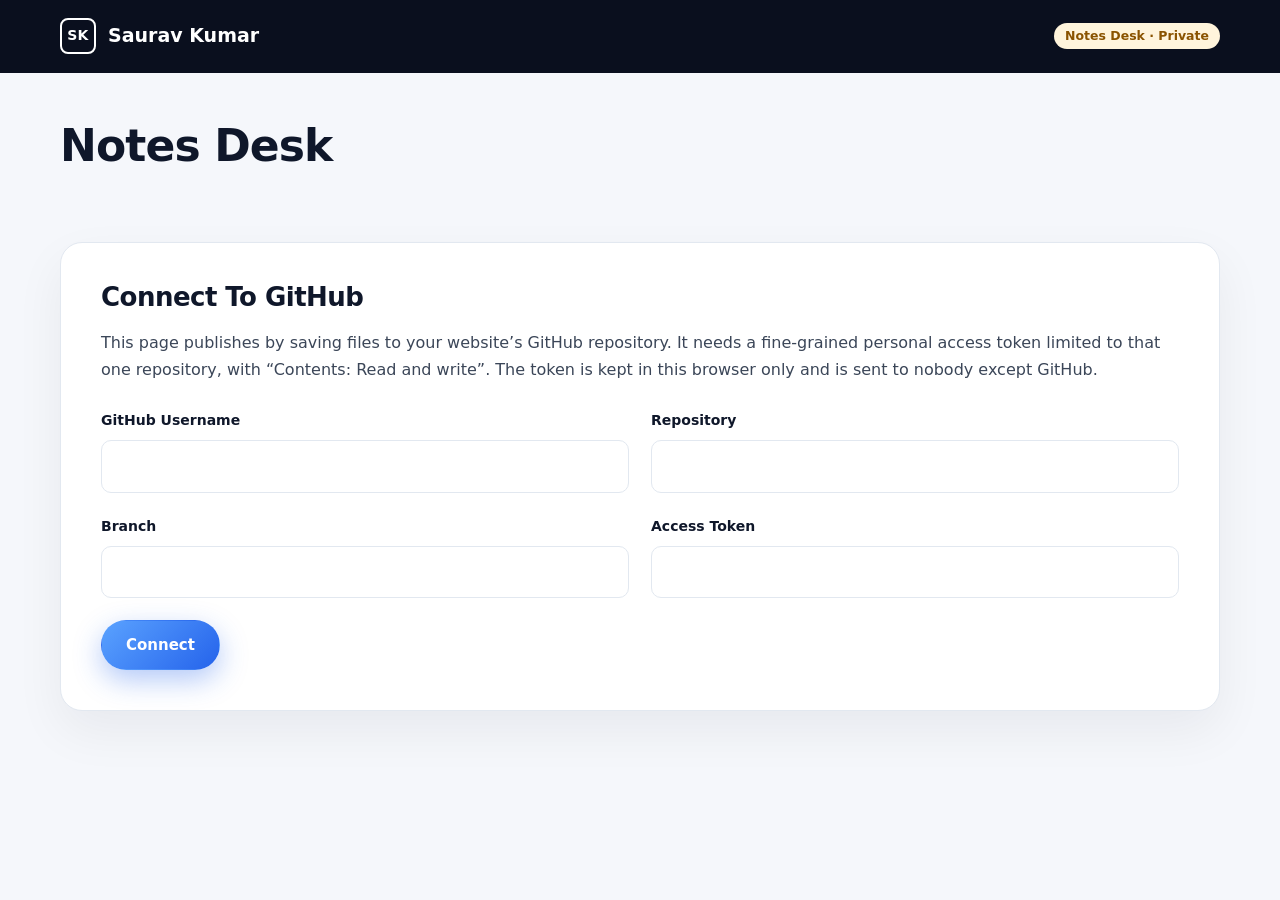
==== admin/index.html @ a075f45d "Initial commit" ====
<!doctype html>
<html lang="en">
<head>
  <meta charset="utf-8">
  <meta name="viewport" content="width=device-width, initial-scale=1">
  <meta http-equiv="Content-Security-Policy" content="default-src 'self'; script-src 'self'; style-src 'self' 'unsafe-inline' https://fonts.googleapis.com; font-src https://fonts.gstatic.com; img-src 'self' data: https:; connect-src 'self' https://api.github.com; form-action 'none'; base-uri 'self'; object-src 'none'">
  <meta name="referrer" content="no-referrer">
  <meta name="robots" content="noindex, nofollow">
  <title>Notes desk | Saurav Kumar</title>
  <link rel="icon" href="../assets/favicon.svg" type="image/svg+xml">
  <link rel="preconnect" href="https://fonts.googleapis.com">
  <link rel="preconnect" href="https://fonts.gstatic.com" crossorigin>
  <link href="https://fonts.googleapis.com/css2?family=Inter:wght@400;500;600;700&family=Poppins:wght@500;600;700&display=swap" rel="stylesheet">
  <link rel="stylesheet" href="../assets/styles.css">
  <style>
    body { background: var(--bg-soft); }
    .site-header { background: var(--navy); }
    .desk { padding-block: 48px var(--section); }
    .desk h1 { font-size: clamp(30px, 4vw, 44px); }
    .desk h2 { font-size: 26px; margin-bottom: 18px; }
    .desk section { margin-top: 32px; }
    .desk [hidden] { display: none; }
    .two { display: grid; grid-template-columns: repeat(2, minmax(0, 1fr)); gap: 22px; }
    .editor { display: grid; grid-template-columns: repeat(2, minmax(0, 1fr)); gap: 22px; align-items: start; }
    .editor textarea { min-height: 520px; font-family: var(--mono); font-size: 14.5px; line-height: 1.6; }
    .preview { min-height: 520px; padding: 20px; border: 1.5px dashed var(--line); border-radius: 10px; background: #fff; }
    .bar { display: flex; flex-wrap: wrap; align-items: center; justify-content: space-between; gap: 12px 24px; margin-bottom: 18px; }
    .bar h2 { margin: 0; }
    .row-actions { display: flex; flex-wrap: wrap; align-items: center; gap: 12px; }
    .btn-danger { border-color: #f3c6c1; background: #fff; color: var(--error); }
    .desk-status { margin-top: 14px; min-height: 26px; font-size: 15.5px; color: var(--ink); }
    .desk-status.is-error { color: var(--error); }
    .note-item { cursor: pointer; }
    @media (max-width: 900px) { .two, .editor { grid-template-columns: 1fr; } }
  </style>
</head>
<body>
  <header class="site-header">
    <div class="container nav-bar">
      <a class="brand" href="../index.html"><span class="brand-mark">SK</span><span>Saurav Kumar</span></a>
      <span class="tag amber">Notes desk · Private</span>
    </div>
  </header>

  <main class="desk container">
    <h1>Notes desk</h1>
    <p class="desk-status" id="status" role="status" aria-live="polite"></p>

    <section id="connect" class="form-card">
      <h2>Connect to GitHub</h2>
      <p>This page publishes by saving files to your website’s GitHub repository. It needs a fine-grained personal access token limited to that one repository, with “Contents: Read and write”. The token is kept in this browser only and is sent to nobody except GitHub.</p>
      <form class="form" id="connect-form" style="margin-top: 26px">
        <div class="two">
          <div class="field">
            <label for="owner">GitHub username</label>
            <input type="text" id="owner" required>
          </div>
          <div class="field">
            <label for="repo">Repository</label>
            <input type="text" id="repo" required>
          </div>
        </div>
        <div class="two">
          <div class="field">
            <label for="branch">Branch</label>
            <input type="text" id="branch" required>
          </div>
          <div class="field">
            <label for="token">Access token</label>
            <input type="password" id="token" required autocomplete="off">
          </div>
        </div>
        <div><button class="btn btn-primary" type="submit">Connect</button></div>
      </form>
    </section>

    <section id="list" hidden>
      <div class="bar">
        <h2>Published notes</h2>
        <div class="row-actions">
          <button class="btn btn-primary btn-sm" id="new-note" type="button">Write a new note</button>
          <button class="btn btn-outline btn-sm" id="disconnect" type="button">Disconnect</button>
        </div>
      </div>
      <div class="note-list" id="notes"></div>
    </section>

    <section id="write" class="form-card" hidden>
      <h2 id="write-title">New note</h2>
      <form class="form" id="note-form">
        <div class="field">
          <label for="title">Title</label>
          <input type="text" id="title" required>
        </div>
        <div class="two">
          <div class="field">
            <label for="slug">Web address</label>
            <input type="text" id="slug" required pattern="[a-z0-9]+(-[a-z0-9]+)*">
            <small>Lowercase letters, numbers and hyphens. It cannot be changed after publishing.</small>
          </div>
          <div class="field">
            <label for="date">Date</label>
            <input type="date" id="date" required>
          </div>
        </div>
        <div class="two">
          <div class="field">
            <label for="category">Category</label>
            <select id="category">
              <option>Interview experience</option>
              <option>Interview question</option>
              <option>Project scenario</option>
              <option>Project idea</option>
            </select>
          </div>
          <div class="field">
            <label for="access">Access</label>
            <select id="access">
              <option value="free">Free: the whole note is public</option>
              <option value="paid">Paid: this is a free preview, the full version is sold elsewhere</option>
            </select>
          </div>
        </div>
        <div class="field" id="paid-field" hidden>
          <label for="link">Link to the paid full version</label>
          <input type="url" id="link" placeholder="https://">
          <small>Everything you type below is public. Put only the preview here and keep the full version on the page this link points to.</small>
        </div>
        <div class="field">
          <label for="summary">One-line summary</label>
          <input type="text" id="summary" required maxlength="200">
        </div>
        <div class="editor">
          <div class="field">
            <label for="body">Note, in Markdown</label>
            <textarea id="body" required spellcheck="true"></textarea>
          </div>
          <div class="field">
            <label>Preview</label>
            <div class="preview post-body" id="preview"></div>
          </div>
        </div>
        <div class="row-actions">
          <button class="btn btn-primary" type="submit" id="publish">Publish</button>
          <button class="btn btn-outline" type="button" id="cancel">Back to the list</button>
          <button class="btn btn-danger" type="button" id="delete" hidden>Delete this note</button>
        </div>
      </form>
    </section>
  </main>

  <script type="module" src="../assets/admin.js"></script>
</body>
</html>
---- assets/styles.css ----
/* Saurav Kumar — personal site */

:root {
  --navy: #0a0f1e;
  --navy-2: #121a33;
  --ink: #0f172a;
  --text: #3b4658;
  --muted: #64748b;
  --line: #e2e8f0;
  --bg: #ffffff;
  --bg-soft: #f5f7fb;
  --blue: #2563eb;
  --blue-dark: #1d4ed8;
  --blue-bright: #6ea2ff;
  --blue-tint: #edf3ff;
  --amber: #f5a524;
  --error: #b42318;
  --on-dark: #c7d0e0;
  --line-dark: rgba(255, 255, 255, 0.12);

  --display: "Poppins", system-ui, -apple-system, "Segoe UI", sans-serif;
  --sans: "Inter", system-ui, -apple-system, "Segoe UI", sans-serif;
  --mono: ui-monospace, "Cascadia Mono", Consolas, monospace;

  --pad: clamp(20px, 5vw, 40px);
  --section: clamp(44px, 5vw, 68px);
  --radius: 16px;
}

*,
*::before,
*::after {
  box-sizing: border-box;
}

html {
  -webkit-text-size-adjust: 100%;
  scroll-behavior: smooth;
  scroll-padding-top: 119px;
}

body {
  margin: 0;
  background: var(--bg);
  color: var(--text);
  font-family: var(--sans);
  font-size: 16px;
  line-height: 1.65;
  -webkit-font-smoothing: antialiased;
}

/* The footer always sits at the bottom of the window, even on short pages. */
body {
  display: flex;
  flex-direction: column;
  min-height: 100vh;
  min-height: 100dvh;
}

main {
  flex: 1;
}

#main {
  display: flex;
  flex-direction: column;
}

#main > :last-child {
  flex: 1;
}

h1,
h2,
h3,
p,
ul,
ol,
dl,
dd,
figure {
  margin: 0;
}

ul,
ol {
  padding: 0;
  list-style: none;
}

img,
svg {
  max-width: 100%;
}

a {
  color: var(--blue);
  text-underline-offset: 0.2em;
}

a:hover {
  color: var(--blue-dark);
}

:focus-visible {
  outline: 3px solid var(--blue-bright);
  outline-offset: 3px;
  border-radius: 4px;
}

::selection {
  background: var(--blue);
  color: #fff;
}

h1,
h2,
h3 {
  font-family: var(--display);
  color: var(--ink);
  letter-spacing: -0.02em;
}

h1 {
  font-weight: 600;
  font-size: clamp(34px, 3.8vw, 48px);
  line-height: 1.12;
}

h2 {
  font-weight: 600;
  font-size: clamp(26px, 2.5vw, 32px);
  line-height: 1.12;
}

h3 {
  font-weight: 600;
  font-size: 21px;
  line-height: 1.3;
  letter-spacing: -0.01em;
}

.container {
  width: 100%;
  max-width: 1240px;
  margin-inline: auto;
  padding-inline: var(--pad);
}

.skip {
  position: absolute;
  left: -9999px;
}

.skip:focus {
  left: 16px;
  top: 16px;
  z-index: 100;
  padding: 10px 16px;
  background: #fff;
  color: #0f172a;
  border-radius: 8px;
}

.eyebrow {
  display: flex;
  align-items: center;
  gap: 12px;
  margin-bottom: 12px;
  font-size: 12px;
  font-weight: 700;
  letter-spacing: 0.16em;
  text-transform: uppercase;
  color: var(--blue);
}

.eyebrow::before {
  content: "";
  flex: none;
  width: 28px;
  height: 2px;
  background: var(--amber);
}

.lede {
  font-size: clamp(17px, 1.3vw, 18px);
  line-height: 1.6;
  max-width: 60em;
}

h1,
h2,
h3,
.btn,
.brand,
.site-nav a,
.page-nav a,
.jump a,
.more,
.tag,
.case-title,
.faq summary,
.field label,
.field legend,
.choices span,
.facts dd,
.site-footer a {
  text-transform: capitalize;
}

.post-body h2,
.post-body h3,
.facts dd small,
.btn-ghost[href^="mailto:"],
.contact-info a[href^="mailto:"] {
  text-transform: none;
}

/* ---------- Header ---------- */

.site-header {
  position: sticky;
  top: 0;
  z-index: 50;
  background: transparent;
  border-bottom: 1px solid transparent;
  transition: background-color 0.25s, border-color 0.25s;
}

/* Once the page scrolls, the menu gets a solid background so it stays readable. */
.site-header.is-scrolled,
.site-header.is-open {
  background: rgba(10, 15, 30, 0.94);
  backdrop-filter: blur(10px);
  border-bottom-color: var(--line-dark);
}

.nav-bar {
  display: flex;
  align-items: center;
  justify-content: space-between;
  gap: 24px;
  min-height: 72px;
}

.brand {
  display: inline-flex;
  align-items: center;
  gap: 12px;
  min-height: 44px;
  font-family: var(--display);
  font-weight: 700;
  font-size: 19px;
  color: #fff;
  text-decoration: none;
}

.brand:hover {
  color: #fff;
}

.brand-mark {
  display: grid;
  place-items: center;
  width: 36px;
  height: 36px;
  border: 2px solid #fff;
  border-radius: 8px;
  font-size: 14px;
  letter-spacing: 0.02em;
}

.site-nav {
  display: flex;
  align-items: center;
  gap: clamp(16px, 2.4vw, 32px);
}

.site-nav a:not(.btn) {
  display: inline-flex;
  align-items: center;
  min-height: 44px;
  font-size: 15px;
  font-weight: 500;
  color: var(--on-dark);
  text-decoration: none;
}

.site-nav a:not(.btn):hover,
.site-nav a[aria-current="page"]:not(.btn) {
  color: #fff;
}

.site-nav a[aria-current="page"]:not(.btn) {
  box-shadow: inset 0 -2px 0 var(--amber);
}

.nav-toggle {
  display: none;
  width: 44px;
  height: 44px;
  padding: 11px 9px;
  border: 1px solid var(--line-dark);
  border-radius: 10px;
  background: transparent;
  cursor: pointer;
}

.nav-toggle span {
  display: block;
  height: 2px;
  margin-block: 4px;
  background: #fff;
  border-radius: 2px;
}

/* ---------- Buttons ---------- */

.btn {
  display: inline-flex;
  align-items: center;
  justify-content: center;
  gap: 10px;
  min-height: 50px;
  padding: 0 24px;
  border: 1.5px solid transparent;
  border-radius: 999px;
  font: inherit;
  font-size: 15px;
  font-weight: 600;
  text-decoration: none;
  cursor: pointer;
  transition: background-color 0.15s, border-color 0.15s, color 0.15s, transform 0.15s;
}

.btn:hover {
  transform: translateY(-1px);
}

.btn-primary {
  background: linear-gradient(135deg, #5aa2ff, #2563eb);
  color: #fff;
  box-shadow: 0 10px 28px rgba(37, 99, 235, 0.35);
}

.btn-primary:hover {
  background: linear-gradient(135deg, #4b93f5, #1d4ed8);
  color: #fff;
}

/* White buttons sit on dark panels in both themes, so their text colour is fixed. */
.btn-light {
  background: #fff;
  color: #0f172a;
}

.btn-light:hover {
  background: #e3ecff;
  color: #0f172a;
}

.btn-ghost {
  border-color: rgba(255, 255, 255, 0.35);
  color: #fff;
}

.btn-ghost:hover {
  border-color: #fff;
  color: #fff;
}

.btn-outline {
  border-color: var(--line);
  background: #fff;
  color: var(--ink);
}

.btn-outline:hover {
  border-color: var(--blue);
  color: var(--blue);
}

.btn-sm {
  min-height: 44px;
  padding: 0 18px;
  font-size: 14px;
}

.btn[disabled] {
  opacity: 0.6;
  cursor: progress;
}

.actions {
  display: flex;
  flex-wrap: wrap;
  align-items: center;
  gap: 14px;
  margin-top: 32px;
}

.arrow::after {
  content: "\2192";
}

.more {
  display: inline-flex;
  align-items: center;
  gap: 8px;
  min-height: 44px;
  font-size: 15px;
  font-weight: 600;
  text-decoration: none;
}

.more::after {
  content: "\2192";
  transition: transform 0.15s;
}

.more:hover::after {
  transform: translateX(3px);
}

/* ---------- Dark hero ---------- */

.hero,
.page-hero {
  position: relative;
  background-color: var(--navy);
  background-image:
    radial-gradient(60% 80% at 85% 0%, rgba(37, 99, 235, 0.28), transparent 70%),
    linear-gradient(rgba(255, 255, 255, 0.035) 1px, transparent 1px),
    linear-gradient(90deg, rgba(255, 255, 255, 0.035) 1px, transparent 1px);
  background-size: auto, 44px 44px, 44px 44px;
  color: var(--on-dark);
}

/* The hero runs up behind the menu, so the two read as one surface. */
.hero,
.page-hero {
  margin-top: -73px;
}

.hero {
  padding-block: calc(clamp(64px, 9vw, 120px) + 73px) clamp(64px, 9vw, 120px);
}

.page-hero {
  padding-block: calc(clamp(36px, 4.5vw, 60px) + 73px) clamp(36px, 4.5vw, 60px);
}

.hero h1,
.page-hero h1 {
  color: #fff;
}

.page-hero h1 {
  font-size: clamp(30px, 3.2vw, 42px);
}

.hero .eyebrow,
.page-hero .eyebrow {
  color: #fff;
}

.hero .lede,
.page-hero .lede {
  margin-top: 22px;
}

.accent {
  color: var(--blue-bright);
}

.hero .lede + .lede {
  margin-top: 14px;
}

/* ---------- Home hero ---------- */

.hero-intro {
  padding-block: calc(clamp(20px, 3.5vw, 44px) + 73px) 20px;
  background-image:
    radial-gradient(50% 70% at 0% 10%, rgba(14, 116, 180, 0.38), transparent 70%),
    radial-gradient(55% 80% at 100% 20%, rgba(88, 60, 200, 0.34), transparent 70%),
    linear-gradient(rgba(255, 255, 255, 0.03) 1px, transparent 1px),
    linear-gradient(90deg, rgba(255, 255, 255, 0.03) 1px, transparent 1px);
  background-size: auto, auto, 44px 44px, 44px 44px;
}

/* The home hero always fills the whole window, so nothing below it shows until you scroll. */
.hero-intro {
  display: flex;
  flex-direction: column;
  min-height: min(100vh, 1200px);
  min-height: min(100svh, 1200px);
}

.hero-intro > .container:first-of-type {
  flex: 1;
}

.hero-cols {
  display: grid;
  grid-template-columns: minmax(0, 1fr) auto 44px;
  gap: clamp(32px, 6vw, 88px);
  align-items: center;
}

.hello {
  margin-bottom: 10px;
  font-size: 17px;
  font-weight: 500;
  color: #5aa2ff;
}

.hero-intro h1 {
  font-size: clamp(34px, 3.6vw, 48px);
  font-weight: 600;
  line-height: 1.2;
  letter-spacing: -0.01em;
  text-transform: none;
}

.hero-intro .lede {
  max-width: 30em;
}

/* Each sentence of the hero text starts on its own line. */
.lede .line {
  display: block;
}

.hero-intro .lede b {
  color: #fff;
  font-weight: 600;
}

.arrow.long::after {
  content: "\27F6";
}

.hero-visual {
  position: relative;
  width: min(clamp(210px, 22vw, 300px), 40vh);
  margin: 40px 46px;
}

.hero-visual::before,
.hero-visual::after {
  content: "";
  position: absolute;
  inset: -22px;
  border: 1px solid rgba(110, 162, 255, 0.35);
  border-radius: 999px;
  pointer-events: none;
}

.hero-visual::after {
  inset: -46px;
  border-color: rgba(110, 162, 255, 0.14);
}

.portrait {
  position: relative;
  aspect-ratio: 11 / 15;
  border: 3px solid #3b82f6;
  border-radius: 999px;
  background: linear-gradient(160deg, #1b3a7a, #0d1630 70%);
  box-shadow: 0 0 60px rgba(59, 130, 246, 0.45);
  overflow: hidden;
}

.portrait img {
  position: absolute;
  inset: 0;
  width: 100%;
  height: 100%;
  object-fit: cover;
}

.portrait-fallback {
  position: absolute;
  inset: 0;
  display: grid;
  place-items: center;
  font-family: var(--display);
  font-weight: 600;
  font-size: clamp(48px, 5.5vw, 72px);
  color: rgba(255, 255, 255, 0.9);
}

@keyframes float {
  from {
    transform: translateY(0) rotate(var(--tilt, 0deg));
  }
  to {
    transform: translateY(-16px) rotate(calc(var(--tilt, 0deg) + 8deg));
  }
}

.shape {
  position: absolute;
  z-index: 1;
  animation: float 5s ease-in-out infinite alternate;
}

.shape-tri {
  --tilt: -14deg;
  top: -30px;
  left: -44px;
  width: 72px;
  height: 72px;
  background: linear-gradient(140deg, #7cc4ff, #2f7df6);
  clip-path: polygon(50% 0, 100% 86%, 6% 100%);
  filter: drop-shadow(0 12px 18px rgba(47, 125, 246, 0.5));
}

.shape-ring {
  --tilt: 18deg;
  right: -40px;
  bottom: 10px;
  width: 76px;
  height: 76px;
  border: 15px solid #38bdf8;
  border-radius: 50%;
  box-shadow: 0 12px 26px rgba(56, 189, 248, 0.45), inset 0 -6px 10px rgba(8, 47, 110, 0.5);
  animation-duration: 6.5s;
}

.follow {
  display: flex;
  flex-direction: column;
  align-items: center;
  gap: 14px;
}

.follow-label {
  white-space: nowrap;
  writing-mode: vertical-rl;
  padding-bottom: 54px;
  background: linear-gradient(#93a0b8, #93a0b8) bottom center / 1px 40px no-repeat;
  font-size: 12px;
  font-weight: 600;
  letter-spacing: 0.16em;
  text-transform: uppercase;
  color: #93a0b8;
}

.follow a {
  display: grid;
  place-items: center;
  width: 44px;
  height: 44px;
  border-radius: 50%;
  background: rgba(59, 130, 246, 0.9);
  color: #fff;
  font-size: 15px;
  text-decoration: none;
  transition: transform 0.15s, background-color 0.15s;
}

.follow a:hover {
  transform: translateY(-3px);
  background: #fff;
  color: var(--blue);
}

.follow svg {
  width: 18px;
  height: 18px;
  fill: none;
  stroke: currentColor;
  stroke-width: 2;
  stroke-linecap: round;
  stroke-linejoin: round;
}

.scroll-cue {
  display: inline-flex;
  align-items: center;
  gap: 14px;
  min-height: 48px;
  margin-top: 8px;
  font-size: 14px;
  color: #93a0b8;
  text-decoration: none;
}

.scroll-cue:hover {
  color: #fff;
}

.mouse {
  position: relative;
  width: 26px;
  height: 40px;
  border: 1.5px solid currentColor;
  border-radius: 14px;
}

@keyframes wheel {
  0% {
    opacity: 0;
    transform: translateY(0);
  }
  40% {
    opacity: 1;
  }
  100% {
    opacity: 0;
    transform: translateY(10px);
  }
}

.mouse::after {
  content: "";
  position: absolute;
  left: 50%;
  top: 8px;
  width: 3px;
  height: 7px;
  margin-left: -1.5px;
  border-radius: 2px;
  background: currentColor;
  animation: wheel 1.6s ease-in-out infinite;
}

/* ---------- Announcement strip ---------- */

.strip {
  border-bottom: 1px solid var(--line);
  background: var(--bg-soft);
  font-size: 15px;
}

.strip .container {
  display: flex;
  flex-wrap: wrap;
  align-items: center;
  justify-content: space-between;
  gap: 4px 24px;
  padding-block: 10px;
}

.strip p {
  display: flex;
  flex-wrap: wrap;
  align-items: center;
  gap: 10px;
  color: var(--ink);
}

/* ---------- In-page links ---------- */

/* Stays pinned under the menu, so it is never half hidden after jumping to a section. */
.page-nav {
  position: sticky;
  top: 71px;
  z-index: 40;
  border-bottom: 1px solid var(--line);
  background: #fff;
}

.page-nav .container {
  display: flex;
  gap: 8px 28px;
  overflow-x: auto;
  scrollbar-width: none;
}

.page-nav a {
  flex: none;
  display: inline-flex;
  align-items: center;
  min-height: 48px;
  font-size: 15px;
  font-weight: 500;
  color: var(--text);
  text-decoration: none;
}

.page-nav a:hover {
  color: var(--blue);
}

/* ---------- Sections ---------- */

.section {
  padding-block: var(--section);
}

.section.soft {
  background: var(--bg-soft);
}

.section-head {
  max-width: 960px;
  margin-bottom: clamp(22px, 2.6vw, 32px);
}

.section-head.center {
  margin-inline: auto;
  text-align: center;
}

.section-head.center .eyebrow {
  justify-content: center;
}

.section-head p {
  margin-top: 16px;
}

.head-row {
  display: flex;
  flex-wrap: wrap;
  align-items: flex-end;
  justify-content: space-between;
  gap: 16px 32px;
  margin-bottom: clamp(22px, 2.6vw, 32px);
}

.head-row .section-head {
  margin-bottom: 0;
}

/* ---------- Cards ---------- */

.cards {
  display: grid;
  grid-template-columns: repeat(3, minmax(0, 1fr));
  gap: 24px;
}

.cards.two {
  grid-template-columns: repeat(2, minmax(0, 1fr));
}

.card {
  display: flex;
  flex-direction: column;
  padding: 24px;
  border: 1px solid var(--line);
  border-radius: var(--radius);
  background: #fff;
  transition: border-color 0.15s, box-shadow 0.15s, transform 0.15s;
}

a.card {
  color: inherit;
  text-decoration: none;
}

a.card:hover,
.card.lift:hover {
  border-color: var(--blue);
  box-shadow: 0 14px 34px rgba(15, 23, 42, 0.08);
  transform: translateY(-3px);
}

.card h3 {
  margin-bottom: 10px;
}

.card p {
  font-size: 15.5px;
  line-height: 1.6;
}

.card .more {
  margin-top: auto;
  padding-top: 14px;
  color: var(--blue);
}

.card.dark {
  border-color: transparent;
  background: var(--navy);
  color: var(--on-dark);
}

.card.dark h3 {
  color: #fff;
}

.card.dark .more {
  color: #fff;
}

.icon {
  display: grid;
  place-items: center;
  width: 46px;
  height: 46px;
  margin-bottom: 20px;
  border-radius: 12px;
  background: var(--blue-tint);
  color: var(--blue);
}

.icon svg {
  width: 22px;
  height: 22px;
  fill: none;
  stroke: currentColor;
  stroke-width: 2;
  stroke-linecap: round;
  stroke-linejoin: round;
}

.tag {
  display: inline-flex;
  align-items: center;
  min-height: 26px;
  padding: 0 11px;
  border-radius: 999px;
  background: var(--blue-tint);
  color: var(--blue-dark);
  font-size: 12.5px;
  font-weight: 600;
  white-space: nowrap;
}

.tag.amber {
  background: #fff4dc;
  color: #8a5300;
}

.tag.dark {
  background: var(--ink);
  color: #fff;
}

.tags {
  display: flex;
  flex-wrap: wrap;
  gap: 8px;
}

.card .tags {
  margin-bottom: 16px;
}

.card .tags.foot {
  margin: 18px 0 0;
}

.tag.plain {
  background: var(--bg-soft);
  color: var(--text);
  font-weight: 500;
}

/* ---------- Lists ---------- */

.checks li {
  position: relative;
  padding-left: 34px;
  font-size: 16px;
}

.checks li + li {
  margin-top: 12px;
}

.checks li::before {
  content: "\2713";
  position: absolute;
  left: 0;
  top: 2px;
  display: grid;
  place-items: center;
  width: 22px;
  height: 22px;
  border-radius: 50%;
  background: var(--blue-tint);
  color: var(--blue);
  font-size: 12px;
  font-weight: 700;
}

.quotes li {
  padding: 14px 18px;
  border-left: 3px solid var(--blue);
  border-radius: 0 10px 10px 0;
  background: var(--bg-soft);
  font-size: 15.5px;
  color: var(--ink);
}

.quotes li + li {
  margin-top: 10px;
}

/* ---------- Split layouts ---------- */

.split {
  display: grid;
  grid-template-columns: repeat(2, minmax(0, 1fr));
  gap: clamp(36px, 6vw, 80px);
  align-items: center;
}

.split.top {
  align-items: start;
}

.prose > p + p {
  margin-top: 1em;
}

.prose > h2 + p {
  margin-top: 18px;
}

.split > div > p + p {
  margin-top: 1em;
}

.split h2 + p {
  margin-top: 18px;
}

.split .checks {
  margin-top: 26px;
}

.steps {
  padding: clamp(26px, 4vw, 40px);
  border-radius: 22px;
  background: var(--navy);
  color: var(--on-dark);
  counter-reset: step;
}

.steps li {
  counter-increment: step;
  display: grid;
  grid-template-columns: 40px minmax(0, 1fr);
  gap: 16px;
  padding-block: 16px;
}

.steps li + li {
  border-top: 1px solid var(--line-dark);
}

.steps li::before {
  content: counter(step);
  display: grid;
  place-items: center;
  width: 40px;
  height: 40px;
  border-radius: 50%;
  background: rgba(255, 255, 255, 0.1);
  color: #fff;
  font-family: var(--display);
  font-weight: 700;
}

.steps h3 {
  color: #fff;
  font-size: 18px;
}

.steps p {
  margin-top: 4px;
  font-size: 15px;
}

/* ---------- Case files ---------- */

.jump {
  display: flex;
  flex-wrap: wrap;
  gap: 10px;
  margin-top: 30px;
}

.jump a {
  display: inline-flex;
  align-items: center;
  min-height: 44px;
  padding: 0 16px;
  border: 1px solid var(--line-dark);
  border-radius: 999px;
  color: #fff;
  font-size: 14px;
  font-weight: 500;
  text-decoration: none;
}

.jump a:hover {
  border-color: #fff;
  color: #fff;
}

.case {
  padding: clamp(20px, 2.6vw, 30px) clamp(22px, 3vw, 36px);
  border: 1px solid var(--line);
  border-radius: 22px;
  background: #fff;
}

.case + .case {
  margin-top: 28px;
}

.case-top {
  display: flex;
  flex-wrap: wrap;
  align-items: center;
  gap: 10px;
  margin-bottom: 16px;
}

.case-num {
  font-family: var(--display);
  font-weight: 700;
  font-size: 14px;
  color: var(--muted);
}

.case h2 {
  font-size: clamp(22px, 2.2vw, 28px);
}

.case-body {
  display: grid;
  grid-template-columns: minmax(0, 0.8fr) minmax(0, 1.2fr);
  gap: clamp(24px, 4vw, 56px);
  margin-top: 28px;
}

.case-body h3 {
  margin-bottom: 10px;
  font-size: 13px;
  font-family: var(--sans);
  font-weight: 700;
  letter-spacing: 0.12em;
  text-transform: uppercase;
  color: var(--muted);
}

.case-body .tags {
  margin-top: 20px;
}

details.case > summary {
  display: block;
  position: relative;
  padding-right: 48px;
  cursor: pointer;
  list-style: none;
}

details.case > summary::-webkit-details-marker {
  display: none;
}

details.case > summary::after {
  content: "+";
  position: absolute;
  right: 0;
  top: 50%;
  display: grid;
  place-items: center;
  width: 40px;
  height: 40px;
  margin-top: -20px;
  border-radius: 50%;
  background: var(--blue-tint);
  color: var(--blue);
  font-size: 22px;
}

details.case[open] > summary::after {
  content: "\2212";
}

details.case .case-top {
  display: flex;
}

.case-title {
  display: block;
  font-family: var(--display);
  font-weight: 700;
  font-size: clamp(20px, 1.8vw, 23px);
  line-height: 1.2;
  letter-spacing: -0.02em;
  color: var(--ink);
}

.case-title {
  text-transform: none;
}

.case-text {
  margin-top: 24px;
  padding-top: 24px;
  border-top: 1px solid var(--line);
}

.case-text > p {
  margin-bottom: 22px;
  color: var(--ink);
}

details.case:hover {
  border-color: var(--blue);
}

.case + .case,
details.case + details.case {
  margin-top: 12px;
}

.service .icon {
  margin-bottom: 16px;
}

.job-head {
  display: flex;
  flex-wrap: wrap;
  align-items: flex-start;
  justify-content: space-between;
  gap: 12px 24px;
  padding-bottom: 18px;
  margin-bottom: 18px;
  border-bottom: 1px solid var(--line);
}

.job-head h3 {
  font-size: clamp(21px, 1.8vw, 24px);
}

.job-head p {
  margin-top: 4px;
  color: var(--muted);
}

/* ---------- Service blocks ---------- */

.service {
  display: grid;
  grid-template-columns: repeat(2, minmax(0, 1fr));
  gap: clamp(24px, 4vw, 56px);
  padding: clamp(22px, 3vw, 36px);
  border: 1px solid var(--line);
  border-radius: 22px;
  background: #fff;
}

.service.solo {
  grid-template-columns: 1fr;
}

.service + .service {
  margin-top: 24px;
}

.service h2 {
  font-size: clamp(22px, 2.1vw, 27px);
  margin-bottom: 14px;
}

.service h3 {
  margin-bottom: 12px;
  font-size: 13px;
  font-family: var(--sans);
  font-weight: 700;
  letter-spacing: 0.12em;
  text-transform: uppercase;
  color: var(--muted);
}

/* ---------- Facts ---------- */

.facts {
  border: 1px solid var(--line);
  border-radius: var(--radius);
  background: #fff;
  overflow: hidden;
}

.facts > div {
  display: grid;
  grid-template-columns: minmax(0, 0.42fr) minmax(0, 1fr);
  gap: 16px;
  padding: 16px 22px;
}

.facts > div + div {
  border-top: 1px solid var(--line);
}

.facts dt {
  font-size: 12.5px;
  font-weight: 700;
  letter-spacing: 0.1em;
  text-transform: uppercase;
  color: var(--muted);
  padding-top: 3px;
}

.facts dd {
  font-size: 15.5px;
  color: var(--ink);
}

.facts dd small {
  display: block;
  font-size: 14px;
  color: var(--muted);
}

/* ---------- Skills ---------- */

.skill-list > div {
  display: grid;
  grid-template-columns: minmax(0, 0.32fr) minmax(0, 1fr);
  gap: 8px clamp(24px, 5vw, 72px);
  padding-block: 16px;
  border-top: 1px solid var(--line);
  transition: border-color 0.2s;
}

.skill-list > div:last-child {
  border-bottom: 1px solid var(--line);
}

.skill-list > div:hover {
  border-top-color: var(--blue);
}

.skill-list dt {
  font-family: var(--display);
  font-weight: 600;
  font-size: clamp(17px, 1.4vw, 19px);
  color: var(--ink);
  text-transform: capitalize;
}

.skill-list dd {
  font-size: 16px;
  line-height: 1.6;
}

@media (max-width: 640px) {
  .skill-list > div {
    grid-template-columns: 1fr;
    padding-block: 20px;
  }
}

/* ---------- FAQ ---------- */

.faq details {
  border: 1px solid var(--line);
  border-radius: 14px;
  background: #fff;
}

.faq details + details {
  margin-top: 12px;
}

.faq summary {
  display: flex;
  align-items: center;
  justify-content: space-between;
  gap: 20px;
  min-height: 60px;
  padding: 14px 22px;
  font-family: var(--display);
  font-weight: 600;
  font-size: 17px;
  color: var(--ink);
  cursor: pointer;
  list-style: none;
}

.faq summary::-webkit-details-marker {
  display: none;
}

.faq summary::after {
  content: "+";
  font-size: 24px;
  font-weight: 400;
  color: var(--blue);
}

.faq details[open] summary::after {
  content: "\2212";
}

.faq details p {
  padding: 0 22px 22px;
  font-size: 16px;
}

/* ---------- CTA band ---------- */

/* The closing band gets a screen of its own: scrolled to the end, only it and the footer show. */
.cta {
  display: flex;
  align-items: center;
  min-height: calc(100vh - 73px);
  min-height: calc(100svh - 73px);
  padding-block: calc(73px + 24px) 24px;
  /* A link to this section scrolls all the way to the end of the page. */
  scroll-margin-top: -119px;
}

.cta > .container {
  flex: 1;
}

/* On the portfolio page the section strip is pinned under the menu too, so leave room for both. */
#main:has(.page-nav) .cta {
  padding-top: calc(120px + 24px);
}

.cta-band {
  padding: clamp(48px, 12vh, 120px) clamp(24px, 5vw, 64px);
  border-radius: 28px;
  background-color: var(--navy);
  background-image: radial-gradient(70% 120% at 100% 0%, rgba(37, 99, 235, 0.35), transparent 70%);
  color: var(--on-dark);
  text-align: center;
}

.cta-band h2 {
  color: #fff;
}

.cta-band p {
  max-width: 56em;
  margin: 16px auto 0;
}

.cta-band .actions {
  justify-content: center;
}

/* ---------- Form ---------- */

.form-card {
  padding: clamp(24px, 4vw, 40px);
  border: 1px solid var(--line);
  border-radius: 22px;
  background: #fff;
  box-shadow: 0 20px 50px rgba(15, 23, 42, 0.06);
}

.form {
  display: grid;
  gap: 22px;
}

.field label,
.field legend {
  display: block;
  padding: 0;
  margin-bottom: 8px;
  font-size: 14px;
  font-weight: 600;
  color: var(--ink);
}

.field input[type="text"],
.field input[type="email"],
.field input[type="url"],
.field input[type="date"],
.field input[type="password"],
.field select,
.field textarea {
  width: 100%;
  min-height: 50px;
  padding: 12px 14px;
  border: 1.5px solid var(--line);
  border-radius: 10px;
  background: #fff;
  color: var(--ink);
  font: inherit;
  font-size: 16px;
}

.field textarea {
  min-height: 160px;
  resize: vertical;
}

.field input:focus-visible,
.field select:focus-visible,
.field textarea:focus-visible {
  outline: 0;
  border-color: var(--blue);
  box-shadow: 0 0 0 4px rgba(37, 99, 235, 0.15);
}

.field [aria-invalid="true"] {
  border-color: var(--error);
}

.field .error {
  margin-top: 6px;
  font-size: 14px;
  color: var(--error);
}

.field .error:empty {
  display: none;
}

.field small {
  display: block;
  margin-top: 6px;
  font-size: 13.5px;
  color: var(--muted);
}

fieldset.field {
  margin: 0;
  padding: 0;
  border: 0;
  min-width: 0;
}

.choices {
  display: flex;
  flex-wrap: wrap;
  gap: 10px;
}

.choices label {
  margin: 0;
  font-weight: 500;
  cursor: pointer;
}

.choices input {
  position: absolute;
  opacity: 0;
}

.choices span {
  display: inline-flex;
  align-items: center;
  min-height: 44px;
  padding: 0 16px;
  border: 1.5px solid var(--line);
  border-radius: 999px;
  font-size: 14.5px;
}

.choices input:checked + span {
  border-color: var(--blue);
  background: var(--blue);
  color: #fff;
}

.choices input:focus-visible + span {
  outline: 3px solid var(--blue-bright);
  outline-offset: 2px;
}

.hp {
  position: absolute;
  left: -9999px;
}

.form-status {
  font-size: 15.5px;
  color: var(--ink);
}

.form-status:empty {
  display: none;
}

.form-status.is-error {
  color: var(--error);
}

.contact-info .card + .card {
  margin-top: 16px;
}

.contact-info .card a {
  font-weight: 600;
  overflow-wrap: anywhere;
}

/* ---------- Notes ---------- */

.note-list {
  display: grid;
  gap: 16px;
}

.note-item {
  display: grid;
  grid-template-columns: minmax(0, 1fr) auto;
  gap: 8px 24px;
  align-items: start;
  padding: 26px 28px;
}

.note-item .meta {
  grid-column: 1 / -1;
  display: flex;
  flex-wrap: wrap;
  align-items: center;
  gap: 10px;
  font-size: 13.5px;
  color: var(--muted);
}

.note-item p {
  margin-top: 4px;
}

/* Experiences list: search box and page buttons. */
.sr-only {
  position: absolute;
  width: 1px;
  height: 1px;
  overflow: hidden;
  clip-path: inset(50%);
  white-space: nowrap;
}

.post-search {
  display: flex;
  gap: 10px;
}

.post-search-go {
  flex: none;
  display: inline-flex;
  align-items: center;
  gap: 10px;
  min-height: 54px;
  padding: 0 24px;
  border: 0;
  border-radius: 999px;
  background: linear-gradient(135deg, #5aa2ff, #2563eb);
  color: #fff;
  font: inherit;
  font-size: 16px;
  font-weight: 600;
  cursor: pointer;
}

.post-search-go:hover {
  background: linear-gradient(135deg, #4b93f5, #1d4ed8);
}

.post-search-go svg {
  width: 20px;
  height: 20px;
  fill: none;
  stroke: currentColor;
  stroke-width: 2.2;
  stroke-linecap: round;
}

@media (max-width: 560px) {
  .post-search-go {
    padding: 0 18px;
  }

  .post-search-go span {
    display: none;
  }
}

.post-search input {
  flex: 1;
  min-width: 0;
  width: 100%;
  min-height: 54px;
  padding: 0 20px;
  border: 1.5px solid var(--line);
  border-radius: 999px;
  background: var(--bg);
  color: var(--ink);
  font: inherit;
  font-size: 17px;
}

.post-search input:focus-visible {
  outline: 0;
  border-color: var(--blue);
  box-shadow: 0 0 0 4px rgba(37, 99, 235, 0.15);
}

/* Category filter: plain text tabs with an underline on the chosen one. */
.post-filters {
  display: flex;
  gap: 4px 28px;
  margin-top: 18px;
  border-bottom: 1px solid var(--line);
  overflow-x: auto;
  scrollbar-width: none;
}

.post-filters button {
  flex: none;
  min-height: 46px;
  padding: 0;
  border: 0;
  border-bottom: 2px solid transparent;
  margin-bottom: -1px;
  background: none;
  color: var(--muted);
  font: inherit;
  font-size: 15.5px;
  font-weight: 500;
  text-transform: capitalize;
  cursor: pointer;
}

.post-filters button:hover {
  color: var(--ink);
}

.post-filters button.is-current {
  border-bottom-color: var(--blue);
  color: var(--blue);
  font-weight: 600;
}

.post-count {
  min-height: 24px;
  margin: 14px 0 4px;
  font-size: 15px;
  color: var(--muted);
}

.pager {
  display: flex;
  flex-wrap: wrap;
  align-items: center;
  justify-content: center;
  gap: 8px;
  margin-top: 28px;
}

.pager:empty {
  display: none;
}

.pager button {
  min-width: 44px;
  min-height: 44px;
  padding: 0 14px;
  border: 1.5px solid var(--line);
  border-radius: 999px;
  background: var(--bg);
  color: var(--ink);
  font: inherit;
  font-size: 15px;
  font-weight: 500;
  cursor: pointer;
}

.pager button:hover:not(:disabled) {
  border-color: var(--blue);
  color: var(--blue);
}

.pager button.is-current {
  border-color: var(--blue);
  background: var(--blue);
  color: #fff;
}

[data-theme="dark"] .pager button.is-current {
  color: #0b1122;
}

.pager button:disabled {
  opacity: 0.45;
  cursor: default;
}

.pager-gap {
  color: var(--muted);
}

/* Experiences list: plain rows, title only. */
.note-list:has(.post-link) {
  gap: 0;
}

.post-link {
  display: flex;
  align-items: center;
  justify-content: space-between;
  gap: 24px;
  padding-block: 22px;
  border-bottom: 1px solid var(--line);
  font-family: var(--display);
  font-weight: 600;
  font-size: clamp(18px, 1.5vw, 20px);
  line-height: 1.3;
  letter-spacing: -0.01em;
  color: var(--ink);
  text-decoration: none;
  text-transform: capitalize;
  transition: color 0.15s, padding-left 0.15s;
}

.post-link::after {
  content: "\2192";
  flex: none;
  color: var(--muted);
  transition: transform 0.15s, color 0.15s;
}

.post-link:hover {
  padding-left: 8px;
  color: var(--blue);
}

.post-link:hover::after {
  transform: translateX(4px);
  color: var(--blue);
}

.empty {
  padding: 40px 28px;
  border: 1.5px dashed var(--line);
  border-radius: var(--radius);
  text-align: center;
  color: var(--muted);
}

/* Blog posts read as one centred column, like an article page. */
.post {
  max-width: 720px;
  margin-inline: auto;
}

#main:has(.post) .page-hero .container > * {
  max-width: 720px;
  margin-inline: auto;
}

/* Table of contents: sits in the left margin and follows the reader down the page. */
.toc {
  display: none;
}

@media (min-width: 1240px) {
  .has-toc {
    position: relative;
  }

  .toc {
    display: block;
    position: absolute;
    top: 0;
    bottom: 0;
    left: var(--pad);
    width: 200px;
  }

  /* Pinned at the same height it starts at, so it never jumps up under the menu. */
  .toc-inner {
    position: sticky;
    top: calc(79px + var(--section));
  }
}

.toc-title {
  margin-bottom: 12px;
  font-size: 12px;
  font-weight: 700;
  letter-spacing: 0.14em;
  text-transform: uppercase;
  color: var(--muted);
}

.toc a {
  display: block;
  padding: 7px 0 7px 14px;
  border-left: 2px solid var(--line);
  font-size: 14.5px;
  line-height: 1.4;
  color: var(--muted);
  text-decoration: none;
}

.toc a:hover {
  color: var(--ink);
}

.toc a.is-active {
  border-left-color: var(--blue);
  color: var(--blue);
  font-weight: 600;
}

/* A heading reached from the table of contents stops just below the menu, closer than the
   space above the heading, so no line of the previous section shows above it. */
.post-body h2 {
  scroll-margin-top: -18px;
}

#main:has(.post) > .section {
  scroll-margin-top: -46px;
}

#main:has(.post) .page-hero h1 {
  font-size: clamp(28px, 3vw, 38px);
  line-height: 1.2;
}

.post-body {
  font-size: clamp(17px, 1.25vw, 18px);
  line-height: 1.75;
  color: var(--ink);
}

.post-body > * + * {
  margin-top: 1.15em;
}

.post-body h2 {
  margin-top: 1.8em;
  font-size: clamp(22px, 2.1vw, 26px);
}

.post-body h3 {
  margin-top: 1.6em;
}

.post-body ul,
.post-body ol {
  padding-left: 1.3em;
}

.post-body ul {
  list-style: disc;
}

.post-body ol {
  list-style: decimal;
}

.post-body li + li {
  margin-top: 0.4em;
}

.post-body blockquote {
  margin-inline: 0;
  padding: 4px 0 4px 20px;
  border-left: 3px solid var(--blue);
  color: var(--text);
}

.post-body code {
  padding: 2px 6px;
  border-radius: 6px;
  background: var(--bg-soft);
  font-family: var(--mono);
  font-size: 0.86em;
}

.post-body pre {
  padding: 20px;
  border-radius: 14px;
  background: var(--navy);
  color: #e6ecf7;
  overflow-x: auto;
  line-height: 1.6;
}

.post-body pre code {
  padding: 0;
  background: none;
  font-size: 14px;
}

.post-body img {
  height: auto;
  border-radius: 12px;
}

.post-body table {
  display: block;
  width: 100%;
  overflow-x: auto;
  border-collapse: collapse;
  font-size: 15.5px;
}

.post-body th,
.post-body td {
  padding: 10px 14px;
  border: 1px solid var(--line);
  text-align: left;
  vertical-align: top;
}

.post-more {
  margin-top: 48px;
  padding: 26px 28px;
  border-radius: var(--radius);
  background: var(--blue-tint);
  color: var(--ink);
}

.post-more b {
  display: block;
  font-family: var(--display);
  font-size: 19px;
}

/* ---------- Footer ---------- */

.site-footer {
  background: var(--navy);
  font-size: 14px;
  color: #93a0b8;
}

.footer-base {
  display: flex;
  flex-wrap: wrap;
  align-items: center;
  justify-content: space-between;
  gap: 4px 24px;
  padding-block: 14px;
}

.site-footer ul {
  display: flex;
  flex-wrap: wrap;
  gap: 0 24px;
}

.site-footer a {
  display: inline-flex;
  align-items: center;
  min-height: 44px;
  color: var(--on-dark);
  text-decoration: none;
}

.site-footer a:hover {
  color: #fff;
  text-decoration: underline;
}

/* ---------- Theme switch ---------- */

.theme-toggle {
  display: inline-flex;
  align-items: center;
  justify-content: center;
  gap: 10px;
  width: 44px;
  height: 44px;
  padding: 0;
  border: 1px solid var(--line-dark);
  border-radius: 50%;
  background: rgba(255, 255, 255, 0.06);
  color: #fff;
  font: inherit;
  font-size: 17px;
  cursor: pointer;
  transition: background-color 0.15s, transform 0.15s;
}

.theme-toggle:hover {
  background: rgba(255, 255, 255, 0.16);
  transform: rotate(12deg);
}

.theme-toggle svg {
  width: 20px;
  height: 20px;
  fill: none;
  stroke: currentColor;
  stroke-width: 2;
  stroke-linecap: round;
  stroke-linejoin: round;
}

.theme-toggle .icon-sun,
.theme-label {
  display: none;
}

[data-theme="dark"] .theme-toggle .icon-sun {
  display: block;
}

[data-theme="dark"] .theme-toggle .icon-moon {
  display: none;
}

/* ---------- Dark theme ---------- */

[data-theme="dark"] {
  --ink: #f1f5f9;
  --text: #c3cce0;
  --muted: #8f9bb5;
  --line: rgba(255, 255, 255, 0.11);
  --bg: #0b1122;
  --bg-soft: #0f172d;
  --blue: #6ea2ff;
  --blue-dark: #a9c6ff;
  --blue-tint: rgba(110, 162, 255, 0.14);
  color-scheme: dark;
}

[data-theme="dark"] .card:not(.dark),
[data-theme="dark"] .case,
[data-theme="dark"] .service,
[data-theme="dark"] .facts,
[data-theme="dark"] .faq details,
[data-theme="dark"] .form-card,
[data-theme="dark"] .btn-outline,
[data-theme="dark"] .field input,
[data-theme="dark"] .field select,
[data-theme="dark"] .field textarea,
[data-theme="dark"] .preview {
  background: #141d36;
}

[data-theme="dark"] .page-nav {
  background: var(--bg);
}

[data-theme="dark"] .tag {
  color: #a9c6ff;
}

[data-theme="dark"] .tag.amber {
  background: rgba(245, 165, 36, 0.16);
  color: #f6c56e;
}

[data-theme="dark"] .tag.plain {
  color: var(--text);
}

[data-theme="dark"] .tag.dark {
  background: #26324f;
  color: #fff;
}

[data-theme="dark"] .steps,
[data-theme="dark"] .cta-band,
[data-theme="dark"] .card.dark,
[data-theme="dark"] .post-body pre {
  border: 1px solid var(--line);
}

[data-theme="dark"] .site-footer {
  border-top: 1px solid var(--line);
}

[data-theme="dark"] a.card:hover,
[data-theme="dark"] .card.lift:hover {
  box-shadow: 0 14px 34px rgba(0, 0, 0, 0.4);
}

[data-theme="dark"] .form-card {
  box-shadow: none;
}

/* ---------- Motion ---------- */

@keyframes rise {
  from {
    opacity: 0;
    transform: translateY(22px);
  }
  to {
    opacity: 1;
    transform: none;
  }
}

@keyframes drift {
  from {
    transform: translate3d(0, 0, 0) scale(1);
  }
  to {
    transform: translate3d(-8%, 10%, 0) scale(1.15);
  }
}

.hero,
.page-hero {
  overflow: hidden;
}

.hero::before,
.page-hero::before {
  content: "";
  position: absolute;
  top: -30%;
  right: -10%;
  width: 55%;
  aspect-ratio: 1;
  border-radius: 50%;
  background: radial-gradient(closest-side, rgba(79, 140, 255, 0.28), transparent);
  animation: drift 14s ease-in-out infinite alternate;
  pointer-events: none;
}

.hero .container,
.page-hero .container {
  position: relative;
}

.hero .container > *,
.page-hero .container > * {
  animation: rise 0.7s cubic-bezier(0.2, 0.7, 0.2, 1) both;
}

.hero .container > :nth-child(2),
.page-hero .container > :nth-child(2) {
  animation-delay: 0.08s;
}

.hero .container > :nth-child(3),
.page-hero .container > :nth-child(3) {
  animation-delay: 0.16s;
}

.hero .container > :nth-child(4),
.page-hero .container > :nth-child(4) {
  animation-delay: 0.24s;
}

.hero .container > :nth-child(5) {
  animation-delay: 0.32s;
}

.accent {
  background: linear-gradient(90deg, #6ea2ff, #a9c6ff, #6ea2ff);
  background-size: 200% 100%;
  -webkit-background-clip: text;
  background-clip: text;
  color: transparent;
  animation: shine 6s linear infinite;
}

@keyframes shine {
  to {
    background-position: -200% 0;
  }
}

.reveal {
  opacity: 0;
  transform: translateY(24px);
  transition: opacity 0.6s ease, transform 0.6s cubic-bezier(0.2, 0.7, 0.2, 1);
  transition-delay: var(--delay, 0s);
}

.reveal.is-visible {
  opacity: 1;
  transform: none;
}

.icon {
  transition: transform 0.2s;
}

.card:hover .icon,
.service:hover .icon {
  transform: scale(1.08) rotate(-4deg);
}

.checks li::before {
  transition: background-color 0.2s, color 0.2s;
}

.checks li:hover::before {
  background: var(--blue);
  color: #fff;
}

/* ---------- Responsive ---------- */

@media (max-width: 1020px) {
  .cards {
    grid-template-columns: repeat(2, minmax(0, 1fr));
  }
}

@media (max-width: 900px) {
  .nav-toggle {
    display: block;
  }

  .site-nav {
    display: none;
    position: absolute;
    top: 100%;
    left: 0;
    right: 0;
    flex-direction: column;
    align-items: stretch;
    gap: 0;
    padding: 8px var(--pad) 24px;
    background: var(--navy);
    border-bottom: 1px solid var(--line-dark);
  }

  .site-nav.is-open {
    display: flex;
  }

  .site-nav a:not(.btn) {
    min-height: 52px;
    border-bottom: 1px solid var(--line-dark);
    font-size: 17px;
  }

  .site-nav a[aria-current="page"]:not(.btn) {
    box-shadow: none;
    color: var(--amber);
  }

  .theme-toggle {
    justify-content: flex-start;
    width: 100%;
    height: 52px;
    margin-top: 6px;
    border: 0;
    border-radius: 0;
    background: none;
  }

  .theme-toggle:hover {
    transform: none;
    background: none;
  }

  .theme-label {
    display: inline;
  }

  .split,
  .case-body,
  .service {
    grid-template-columns: 1fr;
  }

  /* Tablets: text and photo stay side by side, with the follow links in a row below. */
  .hero-cols {
    grid-template-columns: minmax(0, 1fr) auto;
  }

  .hero-visual {
    width: clamp(170px, 26vw, 230px);
    margin: 40px;
  }

  .follow {
    grid-column: 1 / -1;
    flex-direction: row;
  }

  .follow-label {
    writing-mode: horizontal-tb;
    padding: 0 54px 0 0;
    background-position: right center;
    background-size: 40px 1px;
  }

  .scroll-cue {
    display: none;
  }
}

@media (max-width: 640px) {
  body {
    font-size: 16px;
  }

  .cards,
  .cards.two {
    grid-template-columns: 1fr;
  }

  .actions .btn {
    width: 100%;
  }

  .facts > div,
  .note-item {
    grid-template-columns: 1fr;
  }

  .card,
  .note-item {
    padding: 22px;
  }
}

@media (min-width: 1800px) {
  .container {
    max-width: 1360px;
  }

  body {
    font-size: 17px;
  }
}

@media (prefers-reduced-motion: reduce) {
  html {
    scroll-behavior: auto;
  }

  *,
  *::before,
  *::after {
    animation: none !important;
    transition: none !important;
  }

  .reveal {
    opacity: 1;
    transform: none;
  }
}

@media print {
  .site-header,
  .site-footer,
  .cta,
  .actions {
    display: none;
  }

  .hero,
  .page-hero {
    background: none;
    color: var(--ink);
  }

  .hero h1,
  .page-hero h1 {
    color: var(--ink);
  }
}

/* Phones: a small photo on top, then the greeting and buttons, all on the first screen. */
@media (max-width: 640px) {
  .hero-intro {
    padding-top: calc(73px + 8px);
  }

  .hero-cols {
    grid-template-columns: 1fr;
    gap: 22px;
    justify-items: start;
  }

  .hero-visual {
    order: -1;
    width: min(38vw, 150px);
    margin: 30px 34px 14px;
    justify-self: center;
  }

  .hero-visual::before {
    inset: -13px;
  }

  .hero-visual::after {
    inset: -28px;
  }

  .shape-tri {
    top: -18px;
    left: -30px;
    width: 44px;
    height: 44px;
  }

  .shape-ring {
    right: -24px;
    bottom: 4px;
    width: 46px;
    height: 46px;
    border-width: 9px;
  }

  .hero-intro .actions {
    margin-top: 22px;
  }

  .follow {
    grid-column: auto;
  }

  /* Long words in headings and code never push the page wider than the screen. */
  h1,
  h2,
  h3,
  .case-title,
  .post-link {
    overflow-wrap: anywhere;
  }


  .cta-band .btn {
    overflow-wrap: anywhere;
    padding-inline: 16px;
    font-size: 14px;
  }
}

/* Very narrow phones: drop the decorative line so the follow links fit on one row. */
@media (max-width: 400px) {
  .follow {
    gap: 10px;
  }

  .follow-label {
    padding-right: 4px;
    background: none;
  }
}

.nowrap {
  white-space: nowrap;
}

/* Phones: tighter cards and lists, and a closing band that does not take a whole screen. */
@media (max-width: 640px) {
  .case {
    padding: 18px;
  }

  .job-head {
    padding-bottom: 14px;
    margin-bottom: 14px;
  }

  .checks li {
    padding-left: 28px;
    font-size: 15px;
    line-height: 1.6;
  }

  .checks li + li {
    margin-top: 10px;
  }

  .checks li::before {
    width: 19px;
    height: 19px;
    font-size: 11px;
  }

  .case-title {
    font-size: 17px;
    font-weight: 600;
    line-height: 1.35;
  }

  details.case > summary {
    padding-right: 44px;
  }

  details.case > summary::after {
    width: 34px;
    height: 34px;
    margin-top: -17px;
    font-size: 19px;
  }

  .case-text {
    margin-top: 16px;
    padding-top: 16px;
  }

  /* Certifications: icon beside the text, not above it. */
  #certifications .card {
    display: grid;
    grid-template-columns: auto minmax(0, 1fr);
    column-gap: 14px;
    padding: 18px;
  }

  #certifications .card .icon {
    grid-row: 1 / span 2;
    width: 40px;
    height: 40px;
    margin: 2px 0 0;
  }

  #certifications .card h3 {
    margin-bottom: 4px;
    font-size: 17px;
  }

  #certifications .card p {
    font-size: 14.5px;
  }

  .skill-list > div {
    padding-block: 16px;
  }

  .cta,
  #main:has(.page-nav) .cta {
    min-height: 0;
    padding-block: var(--section);
  }

  .cta-band {
    padding: 36px 20px;
    border-radius: 22px;
  }

  .footer-base {
    flex-wrap: nowrap;
    font-size: 13px;
  }

  .footer-base p {
    min-width: 0;
  }
}

@media (max-width: 640px) {
  .case-text > p {
    margin-bottom: 14px;
    font-size: 15px;
    line-height: 1.6;
  }
}

/* ---------- Code blocks in blog posts ---------- */

/* Long lines stay on one line and scroll sideways inside the block. Nothing can spill
   outside the block or make the page itself wider than the screen. */
.post-body pre {
  max-width: 100%;
  white-space: pre;
  overflow-x: auto;
  scrollbar-width: thin;
  scrollbar-color: var(--code-muted, #93a0b8) transparent;
}

#main > *,
.post,
.post-body,
.code-block {
  min-width: 0;
  max-width: 100%;
}

.post {
  max-width: 720px;
}

.code-block {
  --code-bg: #0a0f1e;
  --code-bar: #141b33;
  --code-text: #e6ecf7;
  --code-muted: #93a0b8;
  --code-line: rgba(255, 255, 255, 0.1);
  border: 1px solid var(--code-line);
  border-radius: 14px;
  background: var(--code-bg);
  overflow: hidden;
}

[data-code-theme="light"] .code-block {
  --code-bg: #f6f8fc;
  --code-bar: #e9eef7;
  --code-text: #0f172a;
  --code-muted: #55617a;
  --code-line: #d5dcea;
}

.code-bar {
  display: flex;
  align-items: center;
  justify-content: space-between;
  gap: 12px;
  padding: 4px 6px 4px 16px;
  border-bottom: 1px solid var(--code-line);
  background: var(--code-bar);
  font-family: var(--sans);
}

.code-lang {
  font-size: 12px;
  font-weight: 600;
  letter-spacing: 0.1em;
  text-transform: uppercase;
  color: var(--code-muted);
}

.code-tools {
  display: flex;
  gap: 2px;
}

.code-btn {
  display: inline-flex;
  align-items: center;
  gap: 7px;
  min-width: 40px;
  min-height: 40px;
  padding: 0 10px;
  border: 0;
  border-radius: 8px;
  background: none;
  color: var(--code-muted);
  font: inherit;
  font-size: 13px;
  font-weight: 500;
  cursor: pointer;
}

.code-btn:hover {
  background: var(--code-line);
  color: var(--code-text);
}

.code-btn svg {
  width: 17px;
  height: 17px;
  fill: none;
  stroke: currentColor;
  stroke-width: 2;
  stroke-linecap: round;
  stroke-linejoin: round;
}

.post-body .code-block pre,
[data-theme="dark"] .post-body .code-block pre {
  margin: 0;
  padding: 16px 18px;
  border: 0;
  border-radius: 0;
  background: none;
  color: var(--code-text);
}

/* Phones: slightly smaller code so fewer lines need to wrap. */
@media (max-width: 640px) {
  .post-body pre code {
    font-size: 12.5px;
  }

  .post-body .code-block pre {
    padding: 14px;
    line-height: 1.55;
  }
}
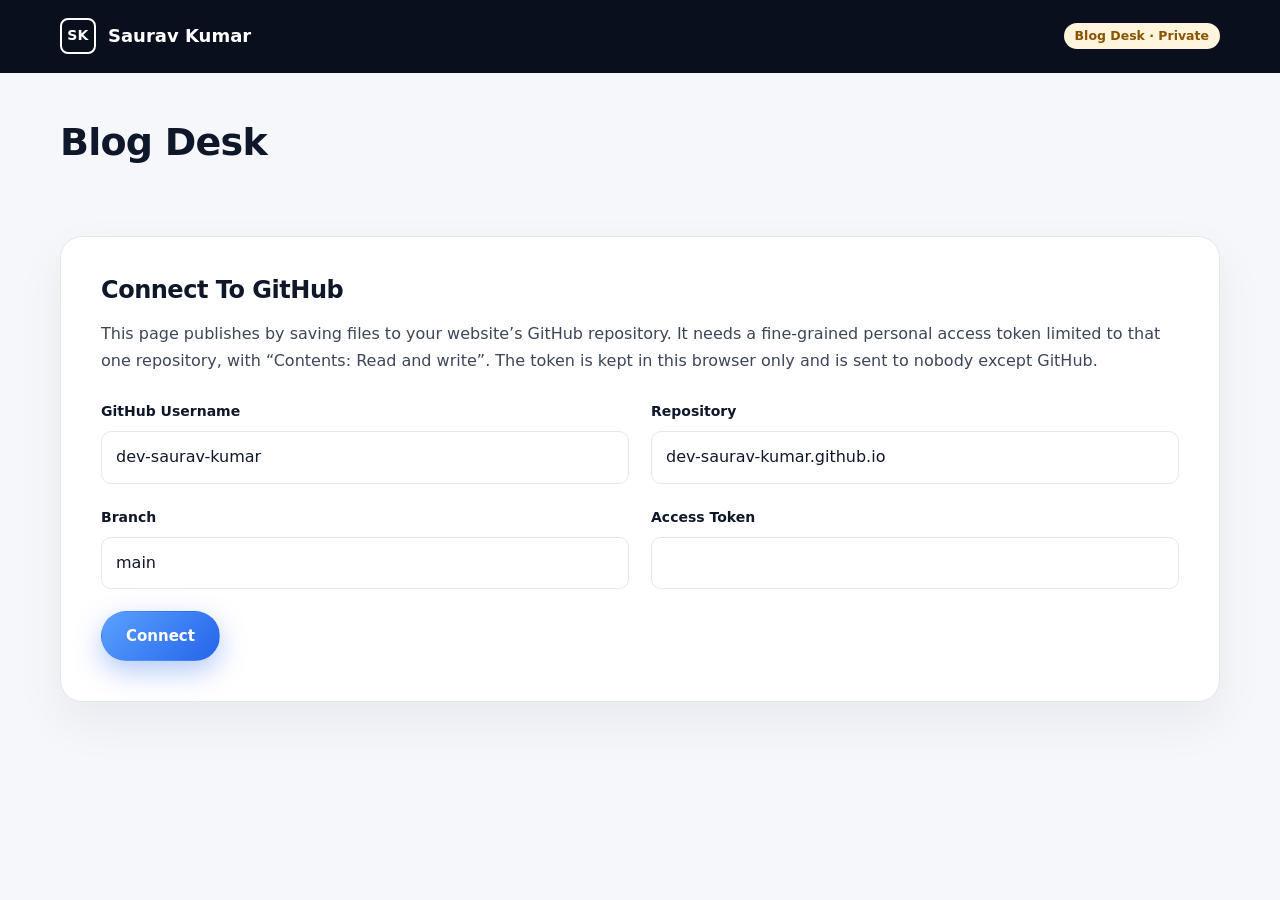
==== commit d64cafcc: "Add blog with editor, search and new post" ====
--- a/admin/index.html
+++ b/admin/index.html
@@ -3,27 +3,25 @@
 <head>
   <meta charset="utf-8">
   <meta name="viewport" content="width=device-width, initial-scale=1">
-  <meta http-equiv="Content-Security-Policy" content="default-src 'self'; script-src 'self'; style-src 'self' 'unsafe-inline' https://fonts.googleapis.com; font-src https://fonts.gstatic.com; img-src 'self' data: https:; connect-src 'self' https://api.github.com; form-action 'none'; base-uri 'self'; object-src 'none'">
+  <meta http-equiv="Content-Security-Policy" content="default-src 'self'; script-src 'self'; style-src 'self' 'unsafe-inline' https://fonts.googleapis.com; font-src https://fonts.gstatic.com; img-src 'self' data: blob: https:; connect-src 'self' https://api.github.com; form-action 'none'; base-uri 'self'; object-src 'none'">
   <meta name="referrer" content="no-referrer">
   <meta name="robots" content="noindex, nofollow">
-  <title>Notes desk | Saurav Kumar</title>
+  <title>Blog desk | Saurav Kumar</title>
   <link rel="icon" href="../assets/favicon.svg" type="image/svg+xml">
   <link rel="preconnect" href="https://fonts.googleapis.com">
   <link rel="preconnect" href="https://fonts.gstatic.com" crossorigin>
   <link href="https://fonts.googleapis.com/css2?family=Inter:wght@400;500;600;700&family=Poppins:wght@500;600;700&display=swap" rel="stylesheet">
   <link rel="stylesheet" href="../assets/styles.css">
+  <script src="../assets/theme.js"></script>
   <style>
     body { background: var(--bg-soft); }
     .site-header { background: var(--navy); }
     .desk { padding-block: 48px var(--section); }
-    .desk h1 { font-size: clamp(30px, 4vw, 44px); }
-    .desk h2 { font-size: 26px; margin-bottom: 18px; }
+    .desk h1 { font-size: clamp(28px, 3vw, 38px); }
+    .desk h2 { font-size: 24px; margin-bottom: 18px; }
     .desk section { margin-top: 32px; }
     .desk [hidden] { display: none; }
     .two { display: grid; grid-template-columns: repeat(2, minmax(0, 1fr)); gap: 22px; }
-    .editor { display: grid; grid-template-columns: repeat(2, minmax(0, 1fr)); gap: 22px; align-items: start; }
-    .editor textarea { min-height: 520px; font-family: var(--mono); font-size: 14.5px; line-height: 1.6; }
-    .preview { min-height: 520px; padding: 20px; border: 1.5px dashed var(--line); border-radius: 10px; background: #fff; }
     .bar { display: flex; flex-wrap: wrap; align-items: center; justify-content: space-between; gap: 12px 24px; margin-bottom: 18px; }
     .bar h2 { margin: 0; }
     .row-actions { display: flex; flex-wrap: wrap; align-items: center; gap: 12px; }
@@ -31,19 +29,20 @@
     .desk-status { margin-top: 14px; min-height: 26px; font-size: 15.5px; color: var(--ink); }
     .desk-status.is-error { color: var(--error); }
     .note-item { cursor: pointer; }
-    @media (max-width: 900px) { .two, .editor { grid-template-columns: 1fr; } }
+    .draft-note { min-height: 20px; margin-top: 8px; font-size: 13.5px; color: var(--muted); }
+    @media (max-width: 900px) { .two { grid-template-columns: 1fr; } }
   </style>
 </head>
 <body>
   <header class="site-header">
     <div class="container nav-bar">
       <a class="brand" href="../index.html"><span class="brand-mark">SK</span><span>Saurav Kumar</span></a>
-      <span class="tag amber">Notes desk · Private</span>
+      <span class="tag amber">Blog desk · Private</span>
     </div>
   </header>
 
   <main class="desk container">
-    <h1>Notes desk</h1>
+    <h1>Blog desk</h1>
     <p class="desk-status" id="status" role="status" aria-live="polite"></p>
 
     <section id="connect" class="form-card">
@@ -76,18 +75,18 @@
 
     <section id="list" hidden>
       <div class="bar">
-        <h2>Published notes</h2>
+        <h2>Published posts</h2>
         <div class="row-actions">
-          <button class="btn btn-primary btn-sm" id="new-note" type="button">Write a new note</button>
+          <button class="btn btn-primary btn-sm" id="new-post" type="button">Write a new post</button>
           <button class="btn btn-outline btn-sm" id="disconnect" type="button">Disconnect</button>
         </div>
       </div>
-      <div class="note-list" id="notes"></div>
+      <div class="note-list" id="posts"></div>
     </section>
 
     <section id="write" class="form-card" hidden>
-      <h2 id="write-title">New note</h2>
-      <form class="form" id="note-form">
+      <h2 id="write-title">New post</h2>
+      <form class="form" id="post-form">
         <div class="field">
           <label for="title">Title</label>
           <input type="text" id="title" required>
@@ -111,12 +110,13 @@
               <option>Interview question</option>
               <option>Project scenario</option>
               <option>Project idea</option>
+              <option>Reflection</option>
             </select>
           </div>
           <div class="field">
             <label for="access">Access</label>
             <select id="access">
-              <option value="free">Free: the whole note is public</option>
+              <option value="free">Free: the whole post is public</option>
               <option value="paid">Paid: this is a free preview, the full version is sold elsewhere</option>
             </select>
           </div>
@@ -124,26 +124,52 @@
         <div class="field" id="paid-field" hidden>
           <label for="link">Link to the paid full version</label>
           <input type="url" id="link" placeholder="https://">
-          <small>Everything you type below is public. Put only the preview here and keep the full version on the page this link points to.</small>
+          <small>Everything you write below is public. Put only the preview here and keep the full version on the page this link points to.</small>
         </div>
         <div class="field">
           <label for="summary">One-line summary</label>
           <input type="text" id="summary" required maxlength="200">
+          <small>Shown by Google under the title, and used by the blog search.</small>
         </div>
-        <div class="editor">
-          <div class="field">
-            <label for="body">Note, in Markdown</label>
-            <textarea id="body" required spellcheck="true"></textarea>
+
+        <div class="field">
+          <label id="editor-label">Post</label>
+          <div class="rte">
+            <div class="rte-toolbar" id="toolbar" role="toolbar" aria-label="Formatting">
+              <select id="block-style" aria-label="Text style">
+                <option value="p">Normal text</option>
+                <option value="h2">Heading</option>
+                <option value="h3">Subheading</option>
+              </select>
+              <span class="rte-sep"></span>
+              <button type="button" data-action="bold" title="Bold (Ctrl+B)" aria-label="Bold"><b>B</b></button>
+              <button type="button" data-action="italic" title="Italic (Ctrl+I)" aria-label="Italic"><i>I</i></button>
+              <button type="button" data-action="underline" title="Underline (Ctrl+U)" aria-label="Underline"><u>U</u></button>
+              <button type="button" data-action="highlight" title="Highlight" aria-label="Highlight"><svg viewBox="0 0 24 24" aria-hidden="true"><path d="M9 11l-5 5v3h6l5-5"/><path d="M9 11l4-4 5 5-4 4z"/><path d="M14 19h7" class="rte-mark"/></svg></button>
+              <span class="rte-sep"></span>
+              <button type="button" data-action="bullets" title="Bullet points" aria-label="Bullet points"><svg viewBox="0 0 24 24" aria-hidden="true"><circle cx="5" cy="7" r="1.3"/><circle cx="5" cy="12" r="1.3"/><circle cx="5" cy="17" r="1.3"/><path d="M10 7h10M10 12h10M10 17h10"/></svg></button>
+              <button type="button" data-action="numbers" title="Numbered list" aria-label="Numbered list"><svg viewBox="0 0 24 24" aria-hidden="true"><path d="M10 7h10M10 12h10M10 17h10"/><text x="2.5" y="9" font-size="6.5">1</text><text x="2.5" y="14" font-size="6.5">2</text><text x="2.5" y="19" font-size="6.5">3</text></svg></button>
+              <button type="button" data-action="quote" title="Quote" aria-label="Quote"><svg viewBox="0 0 24 24" aria-hidden="true"><path d="M5 6v12M9 9h11M9 14h8"/></svg></button>
+              <button type="button" data-action="code" title="Code block" aria-label="Code block"><svg viewBox="0 0 24 24" aria-hidden="true"><path d="M8 7l-5 5 5 5M16 7l5 5-5 5"/></svg></button>
+              <span class="rte-sep"></span>
+              <button type="button" data-action="link" title="Link (Ctrl+K)" aria-label="Link"><svg viewBox="0 0 24 24" aria-hidden="true"><path d="M10 14a4 4 0 005.7 0l3-3a4 4 0 00-5.7-5.7l-1 1"/><path d="M14 10a4 4 0 00-5.7 0l-3 3a4 4 0 005.7 5.7l1-1"/></svg></button>
+              <button type="button" data-action="image" title="Image" aria-label="Insert image"><svg viewBox="0 0 24 24" aria-hidden="true"><rect x="3" y="5" width="18" height="14" rx="2"/><circle cx="9" cy="10" r="1.6"/><path d="M21 16l-5-5-8 8"/></svg></button>
+              <button type="button" data-action="line" title="Divider line" aria-label="Divider line"><svg viewBox="0 0 24 24" aria-hidden="true"><path d="M3 12h18"/></svg></button>
+              <span class="rte-sep"></span>
+              <button type="button" data-action="clear" title="Clear formatting" aria-label="Clear formatting"><svg viewBox="0 0 24 24" aria-hidden="true"><path d="M6 5h12M12 5l-3 14M4 20L20 4"/></svg></button>
+              <button type="button" data-action="undo" title="Undo (Ctrl+Z)" aria-label="Undo"><svg viewBox="0 0 24 24" aria-hidden="true"><path d="M9 14L4 9l5-5"/><path d="M4 9h10a6 6 0 010 12h-3"/></svg></button>
+              <button type="button" data-action="redo" title="Redo (Ctrl+Y)" aria-label="Redo"><svg viewBox="0 0 24 24" aria-hidden="true"><path d="M15 14l5-5-5-5"/><path d="M20 9H10a6 6 0 000 12h3"/></svg></button>
+            </div>
+            <div class="rte-body post-body" id="editor" contenteditable="true" spellcheck="true" role="textbox" aria-multiline="true" aria-labelledby="editor-label"><p><br></p></div>
           </div>
-          <div class="field">
-            <label>Preview</label>
-            <div class="preview post-body" id="preview"></div>
-          </div>
+          <input type="file" id="image-file" accept="image/png,image/jpeg,image/webp,image/gif" multiple hidden>
+          <p class="draft-note" id="draft-note" aria-live="polite"></p>
         </div>
+
         <div class="row-actions">
           <button class="btn btn-primary" type="submit" id="publish">Publish</button>
           <button class="btn btn-outline" type="button" id="cancel">Back to the list</button>
-          <button class="btn btn-danger" type="button" id="delete" hidden>Delete this note</button>
+          <button class="btn btn-danger" type="button" id="delete" hidden>Delete this post</button>
         </div>
       </form>
     </section>
--- a/assets/styles.css
+++ b/assets/styles.css
@@ -123,19 +123,19 @@
 
 h1 {
   font-weight: 600;
-  font-size: clamp(34px, 3.8vw, 48px);
+  font-size: clamp(30px, 3.1vw, 40px);
   line-height: 1.12;
 }
 
 h2 {
   font-weight: 600;
-  font-size: clamp(26px, 2.5vw, 32px);
+  font-size: clamp(23px, 2vw, 26px);
   line-height: 1.12;
 }
 
 h3 {
   font-weight: 600;
-  font-size: 21px;
+  font-size: 18px;
   line-height: 1.3;
   letter-spacing: -0.01em;
 }
@@ -183,7 +183,7 @@
 }
 
 .lede {
-  font-size: clamp(17px, 1.3vw, 18px);
+  font-size: 16px;
   line-height: 1.6;
   max-width: 60em;
 }
@@ -250,7 +250,7 @@
   min-height: 44px;
   font-family: var(--display);
   font-weight: 700;
-  font-size: 19px;
+  font-size: 18px;
   color: #fff;
   text-decoration: none;
 }
@@ -456,7 +456,7 @@
 }
 
 .page-hero h1 {
-  font-size: clamp(30px, 3.2vw, 42px);
+  font-size: clamp(27px, 2.6vw, 34px);
 }
 
 .hero .eyebrow,
@@ -525,6 +525,7 @@
 
 .hero-intro .lede {
   max-width: 30em;
+  font-size: clamp(17px, 1.3vw, 18px);
 }
 
 /* Each sentence of the hero text starts on its own line. */
@@ -958,7 +959,7 @@
 .checks li {
   position: relative;
   padding-left: 34px;
-  font-size: 16px;
+  font-size: 15.5px;
 }
 
 .checks li + li {
@@ -1062,7 +1063,7 @@
 
 .steps h3 {
   color: #fff;
-  font-size: 18px;
+  font-size: 16.5px;
 }
 
 .steps p {
@@ -1124,7 +1125,7 @@
 }
 
 .case h2 {
-  font-size: clamp(22px, 2.2vw, 28px);
+  font-size: clamp(20px, 1.8vw, 23px);
 }
 
 .case-body {
@@ -1188,7 +1189,7 @@
   display: block;
   font-family: var(--display);
   font-weight: 700;
-  font-size: clamp(20px, 1.8vw, 23px);
+  font-size: clamp(18px, 1.45vw, 19px);
   line-height: 1.2;
   letter-spacing: -0.02em;
   color: var(--ink);
@@ -1234,7 +1235,7 @@
 }
 
 .job-head h3 {
-  font-size: clamp(21px, 1.8vw, 24px);
+  font-size: clamp(19px, 1.55vw, 20px);
 }
 
 .job-head p {
@@ -1263,7 +1264,7 @@
 }
 
 .service h2 {
-  font-size: clamp(22px, 2.1vw, 27px);
+  font-size: clamp(20px, 1.7vw, 22px);
   margin-bottom: 14px;
 }
 
@@ -1339,13 +1340,13 @@
 .skill-list dt {
   font-family: var(--display);
   font-weight: 600;
-  font-size: clamp(17px, 1.4vw, 19px);
+  font-size: 16.5px;
   color: var(--ink);
   text-transform: capitalize;
 }
 
 .skill-list dd {
-  font-size: 16px;
+  font-size: 15.5px;
   line-height: 1.6;
 }
 
@@ -1377,7 +1378,7 @@
   padding: 14px 22px;
   font-family: var(--display);
   font-weight: 600;
-  font-size: 17px;
+  font-size: 16px;
   color: var(--ink);
   cursor: pointer;
   list-style: none;
@@ -1400,7 +1401,7 @@
 
 .faq details p {
   padding: 0 22px 22px;
-  font-size: 16px;
+  font-size: 15.5px;
 }
 
 /* ---------- CTA band ---------- */
@@ -1596,7 +1597,7 @@
   overflow-wrap: anywhere;
 }
 
-/* ---------- Notes ---------- */
+/* ---------- Blog ---------- */
 
 .note-list {
   display: grid;
@@ -1625,7 +1626,7 @@
   margin-top: 4px;
 }
 
-/* Experiences list: search box and page buttons. */
+/* Blog list: search box and page buttons. */
 .sr-only {
   position: absolute;
   width: 1px;
@@ -1691,7 +1692,7 @@
   background: var(--bg);
   color: var(--ink);
   font: inherit;
-  font-size: 17px;
+  font-size: 16px;
 }
 
 .post-search input:focus-visible {
@@ -1720,7 +1721,7 @@
   background: none;
   color: var(--muted);
   font: inherit;
-  font-size: 15.5px;
+  font-size: 15px;
   font-weight: 500;
   text-transform: capitalize;
   cursor: pointer;
@@ -1736,12 +1737,6 @@
   font-weight: 600;
 }
 
-.post-count {
-  min-height: 24px;
-  margin: 14px 0 4px;
-  font-size: 15px;
-  color: var(--muted);
-}
 
 .pager {
   display: flex;
@@ -1794,7 +1789,7 @@
   color: var(--muted);
 }
 
-/* Experiences list: plain rows, title only. */
+/* Blog list: plain rows, title only. */
 .note-list:has(.post-link) {
   gap: 0;
 }
@@ -1808,7 +1803,7 @@
   border-bottom: 1px solid var(--line);
   font-family: var(--display);
   font-weight: 600;
-  font-size: clamp(18px, 1.5vw, 20px);
+  font-size: clamp(17px, 1.35vw, 18px);
   line-height: 1.3;
   letter-spacing: -0.01em;
   color: var(--ink);
@@ -1892,7 +1887,7 @@
   display: block;
   padding: 7px 0 7px 14px;
   border-left: 2px solid var(--line);
-  font-size: 14.5px;
+  font-size: 14px;
   line-height: 1.4;
   color: var(--muted);
   text-decoration: none;
@@ -1919,14 +1914,18 @@
 }
 
 #main:has(.post) .page-hero h1 {
-  font-size: clamp(28px, 3vw, 38px);
+  font-size: clamp(26px, 2.6vw, 34px);
   line-height: 1.2;
 }
 
 .post-body {
-  font-size: clamp(17px, 1.25vw, 18px);
-  line-height: 1.75;
+  font-size: 16px;
+  line-height: 1.7;
   color: var(--ink);
+}
+
+.post-body > :first-child {
+  margin-top: 0;
 }
 
 .post-body > * + * {
@@ -1935,11 +1934,12 @@
 
 .post-body h2 {
   margin-top: 1.8em;
-  font-size: clamp(22px, 2.1vw, 26px);
+  font-size: clamp(20px, 1.7vw, 22px);
 }
 
 .post-body h3 {
   margin-top: 1.6em;
+  font-size: 18px;
 }
 
 .post-body ul,
@@ -1959,11 +1959,16 @@
   margin-top: 0.4em;
 }
 
+/* Quotes stand out as the key lines of a post. */
 .post-body blockquote {
   margin-inline: 0;
-  padding: 4px 0 4px 20px;
-  border-left: 3px solid var(--blue);
-  color: var(--text);
+  padding: 6px 0 6px 22px;
+  border-left: 3px solid var(--amber);
+  font-family: var(--display);
+  font-size: 18.5px;
+  font-weight: 500;
+  line-height: 1.55;
+  color: var(--ink);
 }
 
 .post-body code {
@@ -1986,7 +1991,7 @@
 .post-body pre code {
   padding: 0;
   background: none;
-  font-size: 14px;
+  font-size: 13.5px;
 }
 
 .post-body img {
@@ -2022,6 +2027,286 @@
   display: block;
   font-family: var(--display);
   font-size: 19px;
+}
+
+.post-body mark {
+  padding: 1px 3px;
+  border-radius: 4px;
+  background: #fde68a;
+  color: #0f172a;
+}
+
+.post-body u {
+  text-underline-offset: 3px;
+}
+
+.post-body hr {
+  margin-block: 2em;
+  border: 0;
+  border-top: 1px solid var(--line);
+}
+
+.post-body img {
+  display: block;
+  max-width: 100%;
+  margin-inline: auto;
+}
+
+.post-body li > ul,
+.post-body li > ol {
+  margin-top: 0.4em;
+}
+
+/* Blog page: the search box is the hero. */
+.page-hero.blog-hero {
+  padding-bottom: clamp(44px, 5.5vw, 76px);
+}
+
+.blog-search {
+  max-width: 820px;
+  min-height: 54px;
+}
+
+.blog-hero .post-search input {
+  border-color: transparent;
+  background: #fff;
+  color: #0f172a;
+}
+
+.blog-hero .post-search input::placeholder {
+  color: #64748b;
+}
+
+.blog-hero .post-search input:focus-visible {
+  border-color: #fff;
+  box-shadow: 0 0 0 4px rgba(110, 162, 255, 0.35);
+}
+
+/* Centred, like a search engine's home page. */
+.blog-hero .container {
+  text-align: center;
+}
+
+.blog-search {
+  margin-inline: auto;
+  text-align: left;
+}
+
+/* The list starts soon after the hero. */
+.blog-hero + .section {
+  padding-top: 28px;
+}
+
+/* Under a post: share links, then other posts to read. */
+.post-share {
+  display: flex;
+  flex-wrap: wrap;
+  align-items: center;
+  gap: 10px 22px;
+  margin-top: 48px;
+  padding-top: 22px;
+  border-top: 1px solid var(--line);
+  font-size: 15px;
+  color: var(--muted);
+}
+
+.post-share a,
+.post-share button {
+  padding: 0;
+  border: 0;
+  background: none;
+  color: var(--blue);
+  font: inherit;
+  font-weight: 600;
+  text-decoration: none;
+  cursor: pointer;
+}
+
+.post-share a:hover,
+.post-share button:hover {
+  text-decoration: underline;
+  text-underline-offset: 4px;
+}
+
+.read-next {
+  margin-top: 48px;
+}
+
+.read-next h2 {
+  margin-bottom: 4px;
+  font-size: clamp(20px, 1.7vw, 22px);
+}
+
+.search-wrap {
+  flex: 1;
+  min-width: 0;
+}
+
+.search-wrap input {
+  width: 100%;
+}
+
+/* Loading: a small spinner while posts or search results load. */
+.loading {
+  display: flex;
+  align-items: center;
+  justify-content: center;
+  gap: 12px;
+  padding: 40px 0;
+  font-size: 15px;
+  color: var(--muted);
+}
+
+.spinner {
+  width: 22px;
+  height: 22px;
+  border: 2.5px solid var(--line);
+  border-top-color: var(--blue);
+  border-radius: 50%;
+  animation: spin 0.8s linear infinite;
+}
+
+@keyframes spin {
+  to {
+    transform: rotate(360deg);
+  }
+}
+
+/* Blog desk editor: a toolbar over an area that looks like the published post. */
+.rte {
+  border: 1.5px solid var(--line);
+  border-radius: 12px;
+  background: var(--bg);
+}
+
+.rte:focus-within {
+  border-color: var(--blue);
+  box-shadow: 0 0 0 4px rgba(37, 99, 235, 0.12);
+}
+
+.rte-toolbar {
+  position: sticky;
+  top: 72px;
+  z-index: 5;
+  display: flex;
+  flex-wrap: wrap;
+  align-items: center;
+  gap: 4px;
+  padding: 8px 10px;
+  border-bottom: 1px solid var(--line);
+  border-radius: 12px 12px 0 0;
+  background: var(--bg-soft);
+}
+
+.rte-toolbar select {
+  width: auto;
+  min-height: 38px;
+  padding: 0 10px;
+  border: 1px solid var(--line);
+  border-radius: 8px;
+  background: var(--bg);
+  color: var(--ink);
+  font: inherit;
+  font-size: 14px;
+}
+
+.rte-toolbar button {
+  display: inline-grid;
+  place-items: center;
+  width: 38px;
+  height: 38px;
+  border: 0;
+  border-radius: 8px;
+  background: none;
+  color: var(--ink);
+  font: inherit;
+  font-size: 16px;
+  cursor: pointer;
+}
+
+.rte-toolbar button:hover {
+  background: var(--line);
+}
+
+.rte-toolbar button[aria-pressed="true"] {
+  background: var(--blue-tint);
+  color: var(--blue);
+}
+
+.rte-toolbar svg {
+  width: 20px;
+  height: 20px;
+  fill: none;
+  stroke: currentColor;
+  stroke-width: 1.8;
+  stroke-linecap: round;
+  stroke-linejoin: round;
+}
+
+.rte-toolbar svg circle[r="1.3"],
+.rte-toolbar svg text {
+  fill: currentColor;
+  stroke: none;
+  font-family: var(--sans);
+  font-weight: 700;
+}
+
+.rte-toolbar .rte-mark {
+  stroke: #f5a524;
+  stroke-width: 3;
+}
+
+.rte-sep {
+  width: 1px;
+  height: 24px;
+  margin-inline: 4px;
+  background: var(--line);
+}
+
+.rte-body {
+  min-height: 460px;
+  padding: 24px 28px;
+  outline: 0;
+}
+
+.rte-body pre {
+  white-space: pre-wrap;
+  font-family: var(--mono);
+  font-size: 13.5px;
+}
+
+.rte-body pre[data-lang]::before {
+  content: attr(data-lang);
+  display: block;
+  margin-bottom: 8px;
+  font-family: var(--sans);
+  font-size: 11.5px;
+  letter-spacing: 0.06em;
+  text-transform: uppercase;
+  color: #93a0b8;
+}
+
+.rte-body img {
+  outline: 2px solid transparent;
+}
+
+.rte-body img:hover {
+  outline-color: var(--blue);
+}
+
+.rte-body span[style*="background"] {
+  border-radius: 4px;
+  color: #0f172a;
+}
+
+@media (max-width: 640px) {
+  .rte-body {
+    padding: 18px;
+  }
+
+  .rte-toolbar {
+    top: 64px;
+  }
 }
 
 /* ---------- Footer ---------- */
@@ -2417,10 +2702,6 @@
   .container {
     max-width: 1360px;
   }
-
-  body {
-    font-size: 17px;
-  }
 }
 
 @media (prefers-reduced-motion: reduce) {
